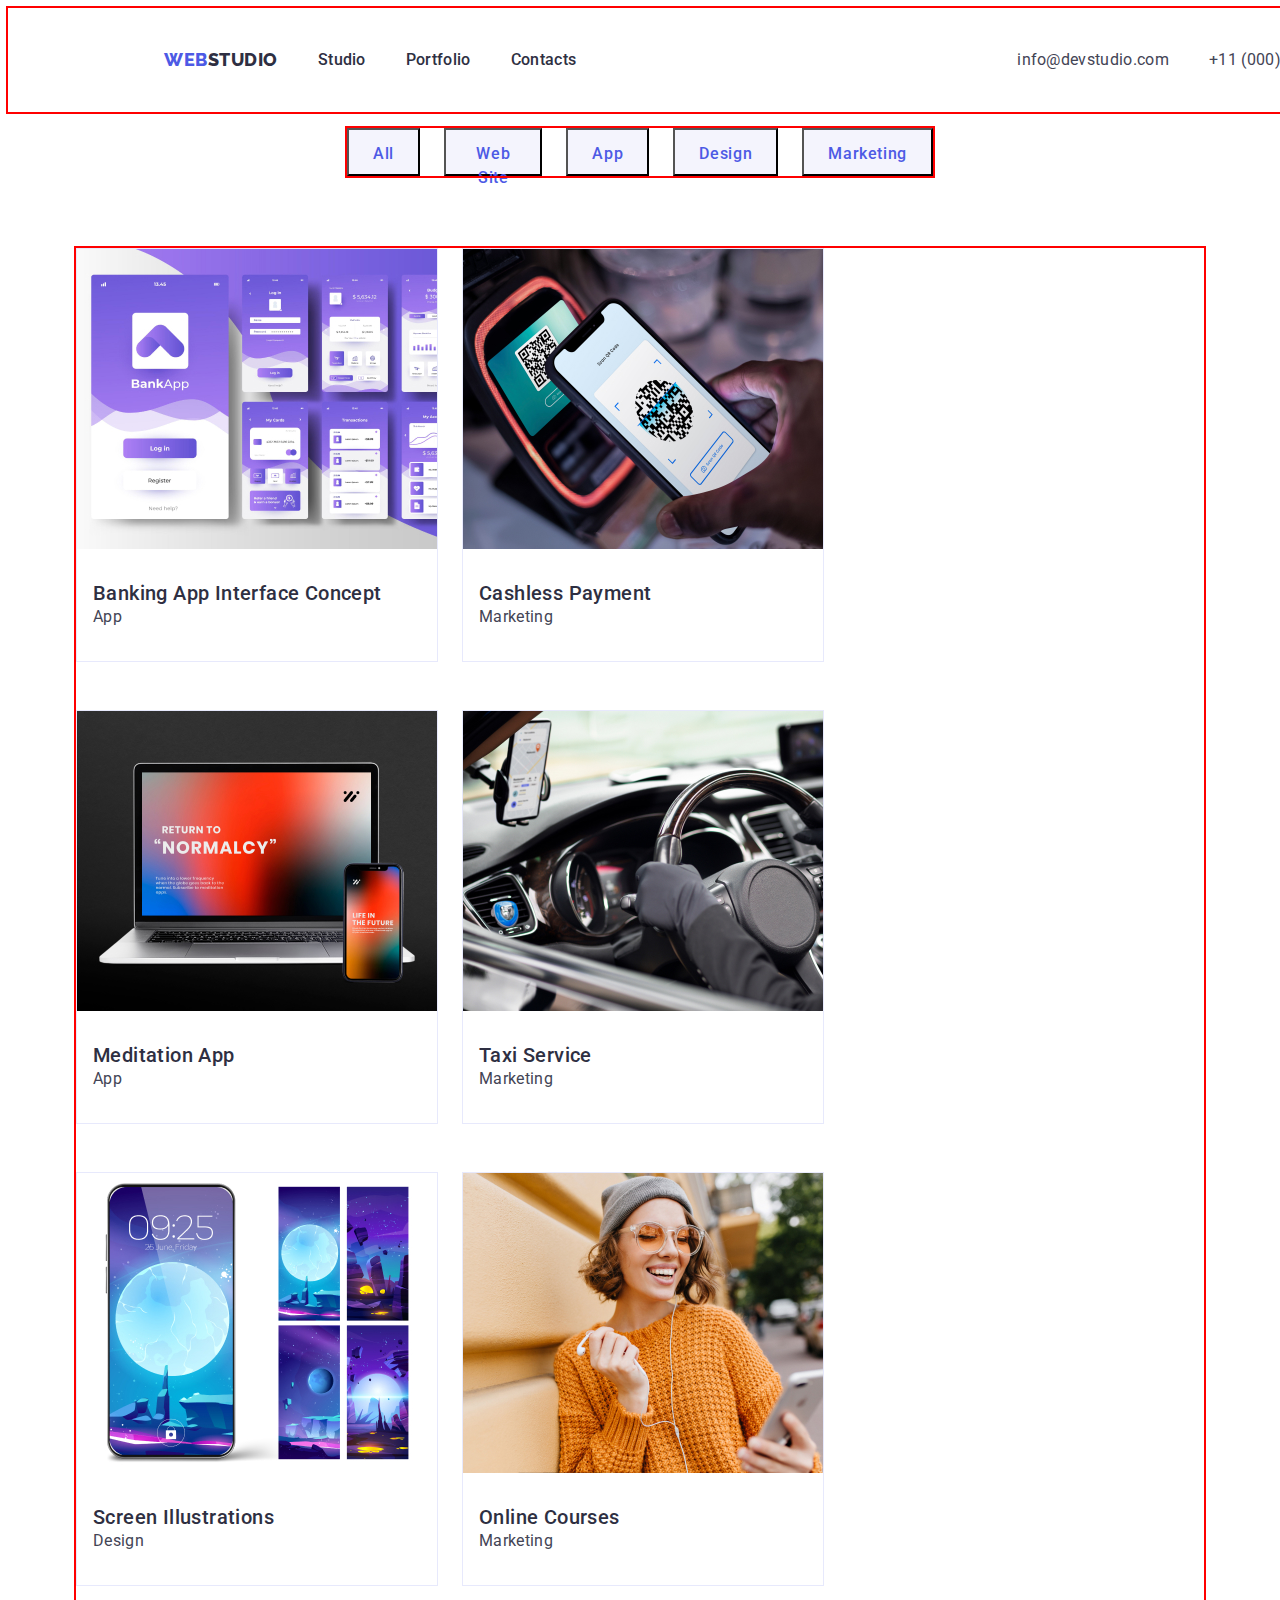
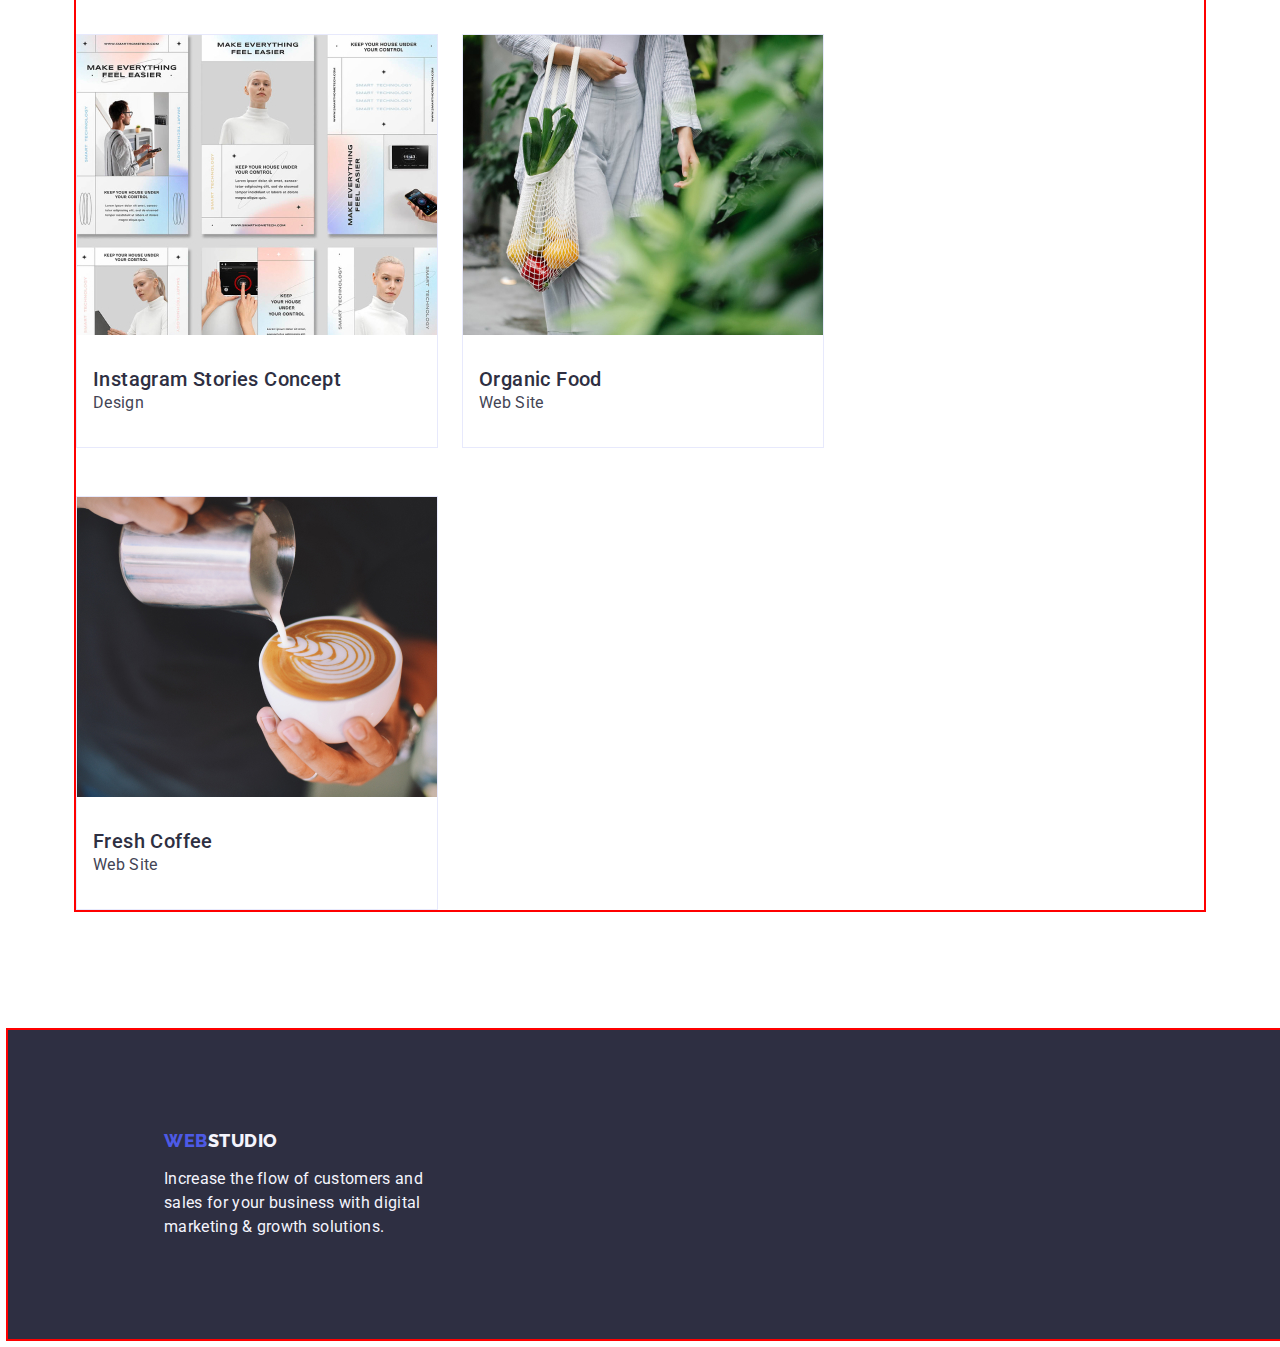
==== portfolio.html @ e14aa70a "hw3" ====
<!DOCTYPE html>
<html lang="en">
  <head>
    <meta charset="UTF-8" />
    <meta http-equiv="X-UA-Compatible" content="IE=edge" />
    <meta name="viewport" content="width=device-width, initial-scale=1.0" />
    <link rel="preconnect" href="https://fonts.googleapis.com" />
    <link rel="preconnect" href="https://fonts.gstatic.com" crossorigin />
    <link
      href="https://fonts.googleapis.com/css2?family=Montserrat:wght@400;700&family=Raleway:wght@100;200;300;400;500;600;700;800;900&family=Roboto:wght@100;300;400;700;900&display=swap"
      rel="stylesheet"
    />
    <title>Document</title>
    <link
      rel="stylesheet"
      href="https://cdnjs.cloudflare.com/ajax/libs/modern-normalize/2.0.0/modern-normalize.min.css"
      integrity="sha512-4xo8blKMVCiXpTaLzQSLSw3KFOVPWhm/TRtuPVc4WG6kUgjH6J03IBuG7JZPkcWMxJ5huwaBpOpnwYElP/m6wg=="
      crossorigin="anonymous"
      referrerpolicy="no-referrer"
    />
    <link rel="stylesheet" href="css/styles.css" />
  </head>
  <body class="body-pg2" style="font-family: Roboto, sans-serif">
    <!--menu-->
    <header class="header">
      <div class="container header-container">
        <nav class="header-nav">
          <a href="./index.html" class="link-logo-header link"
            >Web<span class="span">Studio</span></a
          >

          <ul class="header-list list">
            <li class="header-item">
              <a class="link-header link" href="./index.html">Studio</a>
            </li>
            <li class="header-item">
              <a class="link-header link" href="./portfolio.html">Portfolio</a>
            </li>
            <li class="header-item">
              <a class="link-header link" href="">Contacts</a>
            </li>
          </ul>
        </nav>

        <address class="heder-address">
          <ul class="header-list-address list">
            <li class="header-item-address link">
              <a class="link-address link" href="mailto:info@devstudio.com"
                >info@devstudio.com</a
              >
            </li>
            <li class="header-item-address">
              <a class="link-address link" href="tel:+110001111111"
                >+11 (000) 111-11-11</a
              >
            </li>
          </ul>
        </address>
      </div>
    </header>

    <main>
      <section class="menu-button">
        <div class="container buton-container">
          <h1></h1>
          <ul class="list list-button">
            <li><button type="button" class="pg-button">All</button></li>
            <li>
              <button type="button" class="pg-button button-web">
                Web Site
              </button>
            </li>
            <li><button type="button" class="pg-button">App</button></li>
            <li><button type="button" class="pg-button">Design</button></li>
            <li><button type="button" class="pg-button">Marketing</button></li>
          </ul>
        </div>
        <div class="container container-mod">
          <ul class="list list-mode">
            <li class="item-mod">
              <a href="" class="link">
                <img
                  src="./images/hw9.jpg"
                  alt="Banking App Interface Concept"
                  width="360"
                />
                <div class="conteiner-text">
                <h2 class="portfolio-title-pg">
                  Banking App Interface Concept
                </h2>
                <p class="portfolio-text-pg">App</p></div>
              </a>
            </li>
            <li class="item-mod">
              <a href="" class="link">
                <img
                  src="./images/hw7.jpg"
                  alt="Cashless Payment"
                  width="360"
                />
                <div class="conteiner-text">
                <h2 class="portfolio-title-pg">Cashless Payment</h2>
                <p class="portfolio-text-pg">Marketing</p></a
              >
              </div>
            </li>
            <li class="item-mod">
              <a href="" class="link">
                <img src="./images/hw1.jpg" alt="Meditation App" width="360" />
                <div class="conteiner-text">
                <h2 class="portfolio-title-pg">Meditation App</h2>
                <p class="portfolio-text-pg">App</p></a
              >
              </div>
            </li>
            <li class="item-mod">
              <a href="" class="link">
                <img src="./images/hw2.jpg" alt="Taxi Service" width="360" />
                <div class="conteiner-text">
                <h2 class="portfolio-title-pg">Taxi Service</h2>
                <p class="portfolio-text-pg">Marketing</p></a
              >
              </div>
            </li>
            <li class="item-mod">
              <a href="" class="link">
                <img
                  src="./images/hw4.jpg"
                  alt="Screen Illustrations"
                  width="360"
                />
                <div class="conteiner-text">
                <h2 class="portfolio-title-pg">Screen Illustrations</h2>
                <p class="portfolio-text-pg">Design</p></div>
                </a>
            </li>
            <li class="item-mod">
              <a href="" class="link">
                <img src="./images/hw3.jpg" alt="Online Courses" width="360" />
                <div class="conteiner-text">
                <h2 class="portfolio-title-pg">Online Courses</h2>
                <p class="portfolio-text-pg">Marketing</p></div>
              </a>
            </li>
            <li class="item-mod">
              <a href="" class="link">
                <img
                  src="./images/hw5.jpg"
                  alt="Instagram Stories Concept"
                  width="360"
                />
                <div class="conteiner-text">
                <h2 class="portfolio-title-pg">Instagram Stories Concept</h2>
                <p class="portfolio-text-pg">Design</p></div>
              </a>
            </li>
            <li class="item-mod">
              <a href="" class="link">
                <img src="./images/hw8.jpg" alt="Organic Food" width="360" />
                <div class="conteiner-text">
                <h2 class="portfolio-title-pg">Organic Food</h2>
                <p class="portfolio-text-pg">Web Site</p></div>
              </a>
            </li>
            <li class="item-mod">
              <a href="" class="link">
                <img src="./images/hw6.jpg" alt="Fresh Coffee" width="360" />
                <div class="conteiner-text">
                <h2 class="portfolio-title-pg">Fresh Coffee</h2>
                <p class="portfolio-text-pg">Web Site</p></div>
              </a>
            </li>
          </ul>
        </div>
      </section>
    </main>

    <footer class="footer">
      <div class="container container-footer">
        <a class="link-logo-footer link" href="./index.html">
          Web<span class="span-footer">Studio</span></a
        >
        <p class="footer-text">
          Increase the flow of customers and sales for your business with
          digital marketing & growth solutions.
        </p>
      </div>
    </footer>
  </body>
</html>
---- css/styles.css ----
:root {
  --color-text: #434455;
  --color-title: #2e2f42;
  --color-logo: #4d5ae5;
  --color-text-p: #f4f4fd;
  --body-bg: #ffffff;
}
img {
  display: block;
}

.container {
  width: 100%;
  max-width: 1470px;
  padding-left: 15px;
  padding-right: 15px;
  margin: 0 auto;
  outline: 2px solid red;
}

p,
h1,
h2,
h3,
h4,
h5,
h6 {
  margin-top: 0;
  margin-bottom: 0;
}
body {
  font-family: "Roboto", sans-serif;
  color: var(--color-text);
  background-color: var(--body-bg);
}

/**---------------------header--------*/

.header {
}

.header-container {
  display: flex;
  padding-top: 24px;
  padding-bottom: 24px;
  padding-left: 156px;
  padding-right: 156px;
}

.header-nav {
  display: flex;
  align-items: center;
}

.header-list {
  display: flex;
  gap: 40px;
  margin-right: 332px;
}

.link-logo-header {
  font-family: "Raleway", sans-serif;
  font-weight: 800;
  font-size: 18px;
  line-height: 1.17;
  letter-spacing: 0.03em;
  text-transform: uppercase;
  color: var(--color-logo);
  text-decoration: none;
}

.span {
  color: var(--color-title);
}

.header-item {
  font-weight: 500;
  font-size: 16px;
  line-height: 24px;
  letter-spacing: 0.02em;
  color: var(--color-title);
}

.link-header {
  color: var(--color-title);
  text-decoration: none;
}

.link-header:hover {
  color: #404bbf;
}

.link-header:focus {
  color: #404bbf;
}

.header-item:hover {
  color: #404bbf;
}

.header-item:focus {
  color: #404bbf;
}

.heder-address {
  font-style: normal;
  margin: 0 auto;
}

.header-item-address {
}

.link-address {
  font-size: 16px;
  line-height: 1.5;
  letter-spacing: 0.02em;
  text-decoration: none;
  color: var(--color-text);
}

.link-address:hover {
  color: #404bbf;
}

.link-address:focus {
  color: #404bbf;
}

.header-list-address {
  font-weight: 400;
  font-size: 16px;
  line-height: 1.5;
  letter-spacing: 0.02em;
  color: var(--color-text);
  list-style: none;
  display: flex;
  gap: 40px;
}

.header-item-address:hover {
  color: #404bbf;
}

.header-item-address:focus {
  color: #404bbf;
}

/**------------hero-----------*/
.hero-button {
  min-width: 169px;
  height: 56px;
  font-family: "Roboto", sans-serif;
  font-weight: 500;
  font-size: 16px;
  line-height: 1.5;
  letter-spacing: 0.04em;
  color: #ffffff;
  background-color: #4d5ae5;
  cursor: pointer;
  display: flex;
  padding: 16px 32px;
  gap: 10px;
  border-radius: 4px;
  text-align: center;
  margin: 0 auto;
}

.hero-button:hover {
  background-color: #404bbf;
}

.hero-button:focus {
  background-color: #404bbf;
}

.hero {
}

.container-hero {
  background: #2e2f42;
  padding: 188px 472px 188px 472px;
  margin-bottom: 120px;
}

.hero-title {
  max-width: 496px;
  margin-bottom: 48px;
}

/**-------footer-----*/

.footer {
}

.container-footer {
  padding: 100px 1020px 100px 156px;
  background-color: var(--color-title);
}

.link-logo-footer {
  font-family: "Raleway", sans-serif;
  font-weight: 800;
  font-size: 18px;
  line-height: 1.17;
  letter-spacing: 0.03em;
  text-transform: uppercase;
  color: var(--color-logo);
  text-decoration: none;
}

.span-footer {
  color: #f4f4fd;
}

.footer-text {
  color: #f4f4fd;
  line-height: 1.5;
  letter-spacing: 0.02em;
  margin-top: 16px;
  width: 264px;
}

h1 {
  font-family: "Roboto" sans-serif;
  font-style: normal;
  font-weight: 700;
  font-size: 56px;
  line-height: 1.07;
  text-align: center;
  letter-spacing: 0.02em;
  color: #ffffff;
  background-color: #2e2f42;
}

/**-----------main----------*/

.link {
  text-decoration: none;
}

.list {
  list-style: none;
}

.list-skills {
  display: flex;
  gap: 24px;
  padding: 0px;
}

.container-skills {
  max-width: 1128px;
  padding: 0;
}

.skills-item {
  width: 264px;
}

.item-strategy {
  padding: 0;
}

.skills-title {
  font-style: normal;
  font-weight: 500;
  font-size: 20px;
  line-height: 1.2;
  letter-spacing: 0.02em;
  color: var(--color-title);
  margin-bottom: 8px;
}

.skills-text {
  font-style: normal;
  font-weight: 400;
  font-size: 16px;
  line-height: 1.5;
  letter-spacing: 0.02em;
  color: var(--color-text);
}

.container-work {
  max-width: 1128px;
  padding: 0;
  margin-bottom: 120px;
}

.work-list {
  display: flex;
  gap: 24px;
  padding: 0;
}

.work-title {
  font-size: 36px;
  line-height: 1.11;
  text-align: center;
  letter-spacing: 0.02em;
  text-transform: capitalize;
  color: var(--color-title);
  margin-bottom: 72px;
}

.container-team {
  padding-left: 156px;
  padding-top: 120px;
  padding-bottom: 120px;
  padding-right: 156px;
  background-color: #f4f4fd;
}
.team-list {
  display: flex;
  gap: 24px;
}

.team {
}

.team-title {
  font-size: 36px;
  line-height: 1.11;
  text-align: center;
  letter-spacing: 0.02em;
  text-transform: capitalize;
  color: var(--color-title);
  margin-bottom: 72px;
}

.team-item {
  background-color: #ffffff;
  width: 264px;
  height: 380px;
}

.team-title-second {
  font-weight: 500;
  font-size: 20px;
  line-height: 1.2;
  letter-spacing: 0.02em;
  color: var(--color-title);
  text-align: center;
  margin-top: 32px;
  margin-bottom: 8px;
}

.team-text {
  font-weight: 400;
  font-size: 16px;
  line-height: 1.5;
  letter-spacing: 0.02em;
  color: var(--color-text);
  text-align: center;
  margin-bottom: 32px;
}

/**----pg2---*/

.buton-container {
  width: 586px;
  height: 48px;
  padding: 0;
  margin-bottom: 72px;
}

.list-button {
  display: flex;
  gap: 24px;
  padding: 0;
}

.button-web {
}

.list-mode {
  display: flex;
  flex-wrap: wrap;
  padding: 0;
  gap: 48px 24px;
}

.item-mod {
  border: 1px solid #e7e9fc;
  width: calc((100% - 48px) / 3);
}

.container-mod {
  width: 1128px;
  padding: 0;
  margin-bottom: 120px;
}

.conteiner-text {
  padding: 32px 16px;
}

.pg-button {
  font-family: "Roboto", sans-serif;
  font-weight: 500;
  font-size: 16px;
  line-height: 1.5;
  text-align: center;
  letter-spacing: 0.04em;
  cursor: pointer;
  color: var(--color-logo);
  background-color: var(--color-text-p);
  padding: 12px 24px;
  max-height: 48px;
}

.pg-button:hover {
  background-color: #404bbf;
  color: #ffffff;
}

.pg-button:focus {
  background-color: #404bbf;
  color: #ffffff;
}

.portfolio-title-pg {
  font-family: "Roboto", sans-serif;
  font-style: normal;
  font-weight: 500;
  font-size: 20px;
  line-height: 1.2;
  letter-spacing: 0.02em;
  color: var(--color-title);
}

.portfolio-text-pg {
  font-weight: 400;
  font-size: 16px;
  line-height: 1.5;
  letter-spacing: 0.02em;
  color: var(--color-text);
}
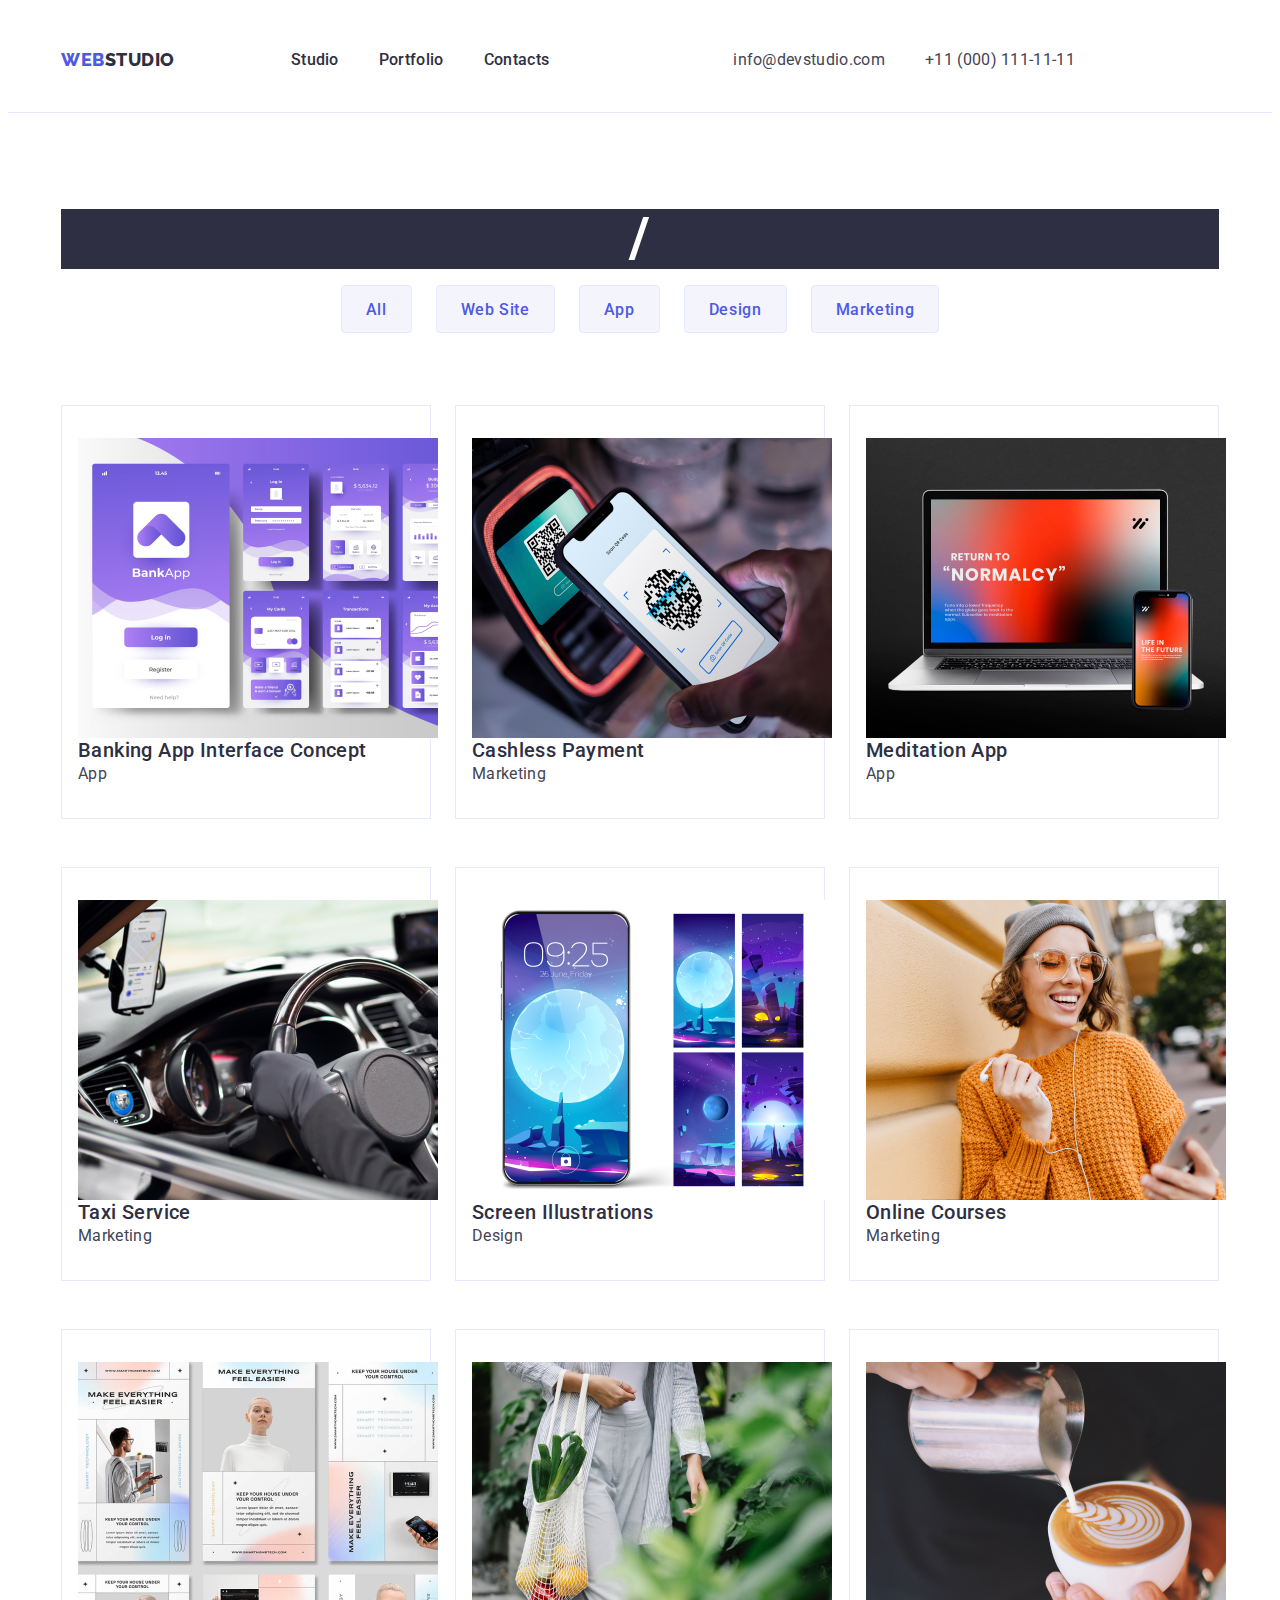
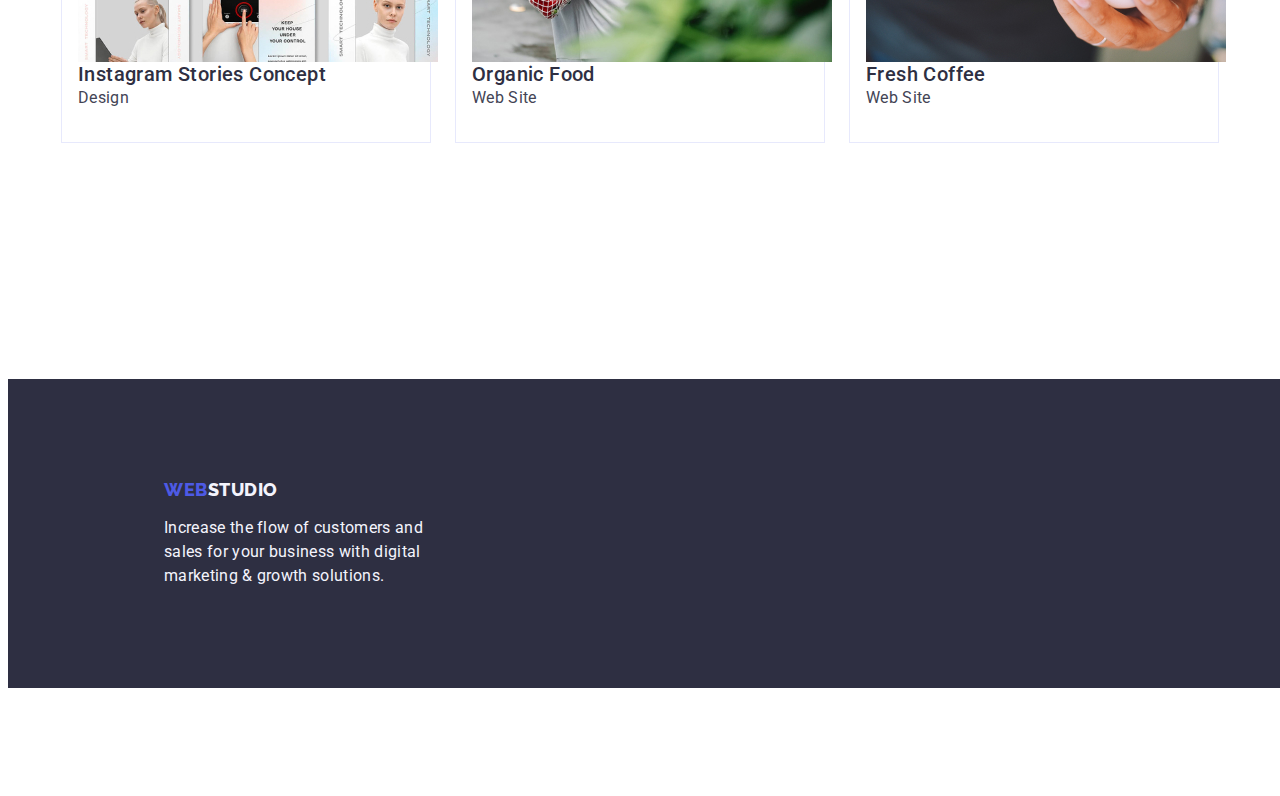
==== commit 5a01cc5a: "hw3" ====
--- a/portfolio.html
+++ b/portfolio.html
@@ -61,8 +61,8 @@
 
     <main>
       <section class="menu-button">
-        <div class="container buton-container">
-          <h1></h1>
+        <div class="container container-portfolio">
+          <h1>/</h1>
           <ul class="list list-button">
             <li><button type="button" class="pg-button">All</button></li>
             <li>
@@ -74,100 +74,121 @@
             <li><button type="button" class="pg-button">Design</button></li>
             <li><button type="button" class="pg-button">Marketing</button></li>
           </ul>
-        </div>
-        <div class="container container-mod">
+
           <ul class="list list-mode">
             <li class="item-mod">
-              <a href="" class="link">
-                <img
-                  src="./images/hw9.jpg"
-                  alt="Banking App Interface Concept"
-                  width="360"
-                />
-                <div class="conteiner-text">
-                <h2 class="portfolio-title-pg">
-                  Banking App Interface Concept
-                </h2>
-                <p class="portfolio-text-pg">App</p></div>
-              </a>
-            </li>
-            <li class="item-mod">
-              <a href="" class="link">
-                <img
-                  src="./images/hw7.jpg"
-                  alt="Cashless Payment"
-                  width="360"
-                />
-                <div class="conteiner-text">
-                <h2 class="portfolio-title-pg">Cashless Payment</h2>
-                <p class="portfolio-text-pg">Marketing</p></a
-              >
-              </div>
-            </li>
-            <li class="item-mod">
-              <a href="" class="link">
-                <img src="./images/hw1.jpg" alt="Meditation App" width="360" />
-                <div class="conteiner-text">
-                <h2 class="portfolio-title-pg">Meditation App</h2>
-                <p class="portfolio-text-pg">App</p></a
-              >
-              </div>
-            </li>
-            <li class="item-mod">
-              <a href="" class="link">
-                <img src="./images/hw2.jpg" alt="Taxi Service" width="360" />
-                <div class="conteiner-text">
-                <h2 class="portfolio-title-pg">Taxi Service</h2>
-                <p class="portfolio-text-pg">Marketing</p></a
-              >
-              </div>
-            </li>
-            <li class="item-mod">
-              <a href="" class="link">
-                <img
-                  src="./images/hw4.jpg"
-                  alt="Screen Illustrations"
-                  width="360"
-                />
-                <div class="conteiner-text">
-                <h2 class="portfolio-title-pg">Screen Illustrations</h2>
-                <p class="portfolio-text-pg">Design</p></div>
-                </a>
-            </li>
-            <li class="item-mod">
-              <a href="" class="link">
-                <img src="./images/hw3.jpg" alt="Online Courses" width="360" />
-                <div class="conteiner-text">
-                <h2 class="portfolio-title-pg">Online Courses</h2>
-                <p class="portfolio-text-pg">Marketing</p></div>
-              </a>
-            </li>
-            <li class="item-mod">
-              <a href="" class="link">
-                <img
-                  src="./images/hw5.jpg"
-                  alt="Instagram Stories Concept"
-                  width="360"
-                />
-                <div class="conteiner-text">
-                <h2 class="portfolio-title-pg">Instagram Stories Concept</h2>
-                <p class="portfolio-text-pg">Design</p></div>
-              </a>
-            </li>
-            <li class="item-mod">
-              <a href="" class="link">
-                <img src="./images/hw8.jpg" alt="Organic Food" width="360" />
-                <div class="conteiner-text">
-                <h2 class="portfolio-title-pg">Organic Food</h2>
-                <p class="portfolio-text-pg">Web Site</p></div>
-              </a>
-            </li>
-            <li class="item-mod">
-              <a href="" class="link">
-                <img src="./images/hw6.jpg" alt="Fresh Coffee" width="360" />
-                <div class="conteiner-text">
-                <h2 class="portfolio-title-pg">Fresh Coffee</h2>
-                <p class="portfolio-text-pg">Web Site</p></div>
+              <a href="" class="link"
+                ><div class="conteiner-text">
+                  <img
+                    src="./images/hw9.jpg"
+                    alt="Banking App Interface Concept"
+                    width="360"
+                  />
+                  <h2 class="portfolio-title-pg">
+                    Banking App Interface Concept
+                  </h2>
+                  <p class="portfolio-text-pg">App</p>
+                </div>
+              </a>
+            </li>
+            <li class="item-mod">
+              <a href="" class="link"
+                ><div class="conteiner-text">
+                  <img
+                    src="./images/hw7.jpg"
+                    alt="Cashless Payment"
+                    width="360"
+                  />
+
+                  <h2 class="portfolio-title-pg">Cashless Payment</h2>
+                  <p class="portfolio-text-pg">Marketing</p>
+                </div></a
+              >
+            </li>
+            <li class="item-mod">
+              <a href="" class="link"
+                ><div class="conteiner-text">
+                  <img
+                    src="./images/hw1.jpg"
+                    alt="Meditation App"
+                    width="360"
+                  />
+
+                  <h2 class="portfolio-title-pg">Meditation App</h2>
+                  <p class="portfolio-text-pg">App</p>
+                </div></a
+              >
+            </li>
+            <li class="item-mod">
+              <a href="" class="link"
+                ><div class="conteiner-text">
+                  <img src="./images/hw2.jpg" alt="Taxi Service" width="360" />
+
+                  <h2 class="portfolio-title-pg">Taxi Service</h2>
+                  <p class="portfolio-text-pg">Marketing</p>
+                </div></a
+              >
+            </li>
+            <li class="item-mod">
+              <a href="" class="link"
+                ><div class="conteiner-text">
+                  <img
+                    src="./images/hw4.jpg"
+                    alt="Screen Illustrations"
+                    width="360"
+                  />
+
+                  <h2 class="portfolio-title-pg">Screen Illustrations</h2>
+                  <p class="portfolio-text-pg">Design</p>
+                </div>
+              </a>
+            </li>
+            <li class="item-mod">
+              <a href="" class="link"
+                ><div class="conteiner-text">
+                  <img
+                    src="./images/hw3.jpg"
+                    alt="Online Courses"
+                    width="360"
+                  />
+
+                  <h2 class="portfolio-title-pg">Online Courses</h2>
+                  <p class="portfolio-text-pg">Marketing</p>
+                </div>
+              </a>
+            </li>
+            <li class="item-mod">
+              <a href="" class="link"
+                ><div class="conteiner-text">
+                  <img
+                    src="./images/hw5.jpg"
+                    alt="Instagram Stories Concept"
+                    width="360"
+                  />
+
+                  <h2 class="portfolio-title-pg">Instagram Stories Concept</h2>
+                  <p class="portfolio-text-pg">Design</p>
+                </div>
+              </a>
+            </li>
+            <li class="item-mod">
+              <a href="" class="link"
+                ><div class="conteiner-text">
+                  <img src="./images/hw8.jpg" alt="Organic Food" width="360" />
+
+                  <h2 class="portfolio-title-pg">Organic Food</h2>
+                  <p class="portfolio-text-pg">Web Site</p>
+                </div>
+              </a>
+            </li>
+            <li class="item-mod">
+              <a href="" class="link"
+                ><div class="conteiner-text">
+                  <img src="./images/hw6.jpg" alt="Fresh Coffee" width="360" />
+
+                  <h2 class="portfolio-title-pg">Fresh Coffee</h2>
+                  <p class="portfolio-text-pg">Web Site</p>
+                </div>
               </a>
             </li>
           </ul>
--- a/css/styles.css
+++ b/css/styles.css
@@ -4,6 +4,7 @@
   --color-logo: #4d5ae5;
   --color-text-p: #f4f4fd;
   --body-bg: #ffffff;
+  --button-portf: #e7e9fc;
 }
 img {
   display: block;
@@ -11,11 +12,11 @@
 
 .container {
   width: 100%;
-  max-width: 1470px;
+  width: 1158px;
   padding-left: 15px;
   padding-right: 15px;
   margin: 0 auto;
-  outline: 2px solid red;
+  padding: 0 15px;
 }
 
 p,
@@ -37,14 +38,13 @@
 /**---------------------header--------*/
 
 .header {
+  border-bottom: 1px solid #e7e9fc;
 }
 
 .header-container {
   display: flex;
   padding-top: 24px;
   padding-bottom: 24px;
-  padding-left: 156px;
-  padding-right: 156px;
 }
 
 .header-nav {
@@ -55,7 +55,7 @@
 .header-list {
   display: flex;
   gap: 40px;
-  margin-right: 332px;
+  margin-right: 0;
 }
 
 .link-logo-header {
@@ -67,6 +67,7 @@
   text-transform: uppercase;
   color: var(--color-logo);
   text-decoration: none;
+  margin-right: 76px;
 }
 
 .span {
@@ -84,6 +85,7 @@
 .link-header {
   color: var(--color-title);
   text-decoration: none;
+  padding: 24px 0;
 }
 
 .link-header:hover {
@@ -174,22 +176,23 @@
 }
 
 .hero {
+  background: #2e2f42;
 }
 
 .container-hero {
   background: #2e2f42;
-  padding: 188px 472px 188px 472px;
   margin-bottom: 120px;
+  padding: 188px 472px;
 }
 
 .hero-title {
   max-width: 496px;
-  margin-bottom: 48px;
 }
 
 /**-------footer-----*/
 
 .footer {
+  padding: 100px 0;
 }
 
 .container-footer {
@@ -206,6 +209,8 @@
   text-transform: uppercase;
   color: var(--color-logo);
   text-decoration: none;
+  display: inline-block;
+  margin-bottom: 16px;
 }
 
 .span-footer {
@@ -216,7 +221,6 @@
   color: #f4f4fd;
   line-height: 1.5;
   letter-spacing: 0.02em;
-  margin-top: 16px;
   width: 264px;
 }
 
@@ -234,6 +238,9 @@
 
 /**-----------main----------*/
 
+.skills {
+}
+
 .link {
   text-decoration: none;
 }
@@ -329,8 +336,10 @@
 
 .team-item {
   background-color: #ffffff;
+  border-radius: 0px 0px 4px 4px;
   width: 264px;
   height: 380px;
+  width: calc((100% - 72px) / 4);
 }
 
 .team-title-second {
@@ -351,24 +360,25 @@
   letter-spacing: 0.02em;
   color: var(--color-text);
   text-align: center;
-  margin-bottom: 32px;
+}
+
+.name {
+  padding: 32px 16px;
 }
 
 /**----pg2---*/
 
 .buton-container {
-  width: 586px;
-  height: 48px;
-  padding: 0;
+}
+
+.list-button {
+  display: flex;
+  gap: 24px;
+  padding: 0;
+  justify-content: center;
   margin-bottom: 72px;
 }
 
-.list-button {
-  display: flex;
-  gap: 24px;
-  padding: 0;
-}
-
 .button-web {
 }
 
@@ -376,11 +386,11 @@
   display: flex;
   flex-wrap: wrap;
   padding: 0;
-  gap: 48px 24px;
+  column-gap: 24px;
+  row-gap: 48px;
 }
 
 .item-mod {
-  border: 1px solid #e7e9fc;
   width: calc((100% - 48px) / 3);
 }
 
@@ -392,6 +402,13 @@
 
 .conteiner-text {
   padding: 32px 16px;
+  border-top: none;
+  border: 1px solid #e7e9fc;
+}
+
+.menu-button {
+  padding-top: 96px;
+  padding-bottom: 120px;
 }
 
 .pg-button {
@@ -406,16 +423,20 @@
   background-color: var(--color-text-p);
   padding: 12px 24px;
   max-height: 48px;
+  border: 1px solid var(--button-portf);
+  border-radius: 4px;
 }
 
 .pg-button:hover {
   background-color: #404bbf;
   color: #ffffff;
+  border: 1px solid transparent;
 }
 
 .pg-button:focus {
   background-color: #404bbf;
   color: #ffffff;
+  border: 1px solid transparent;
 }
 
 .portfolio-title-pg {
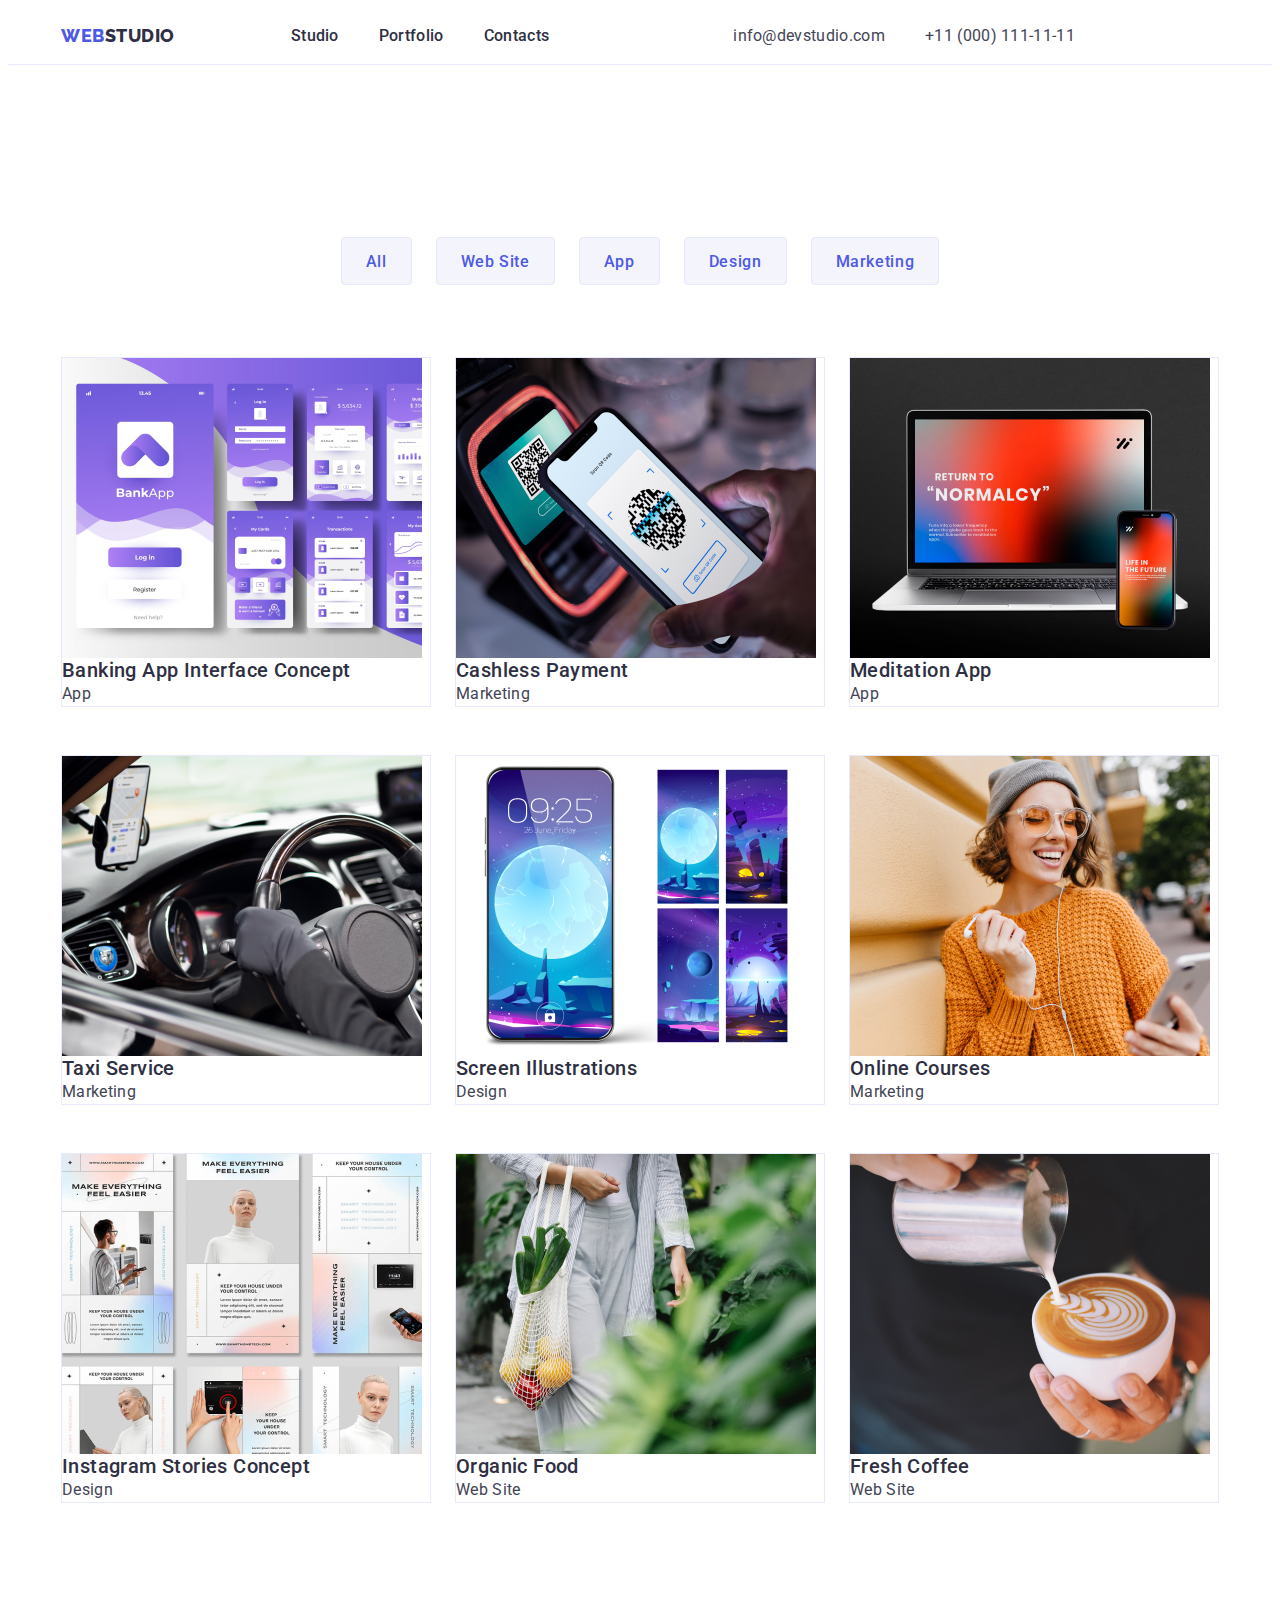
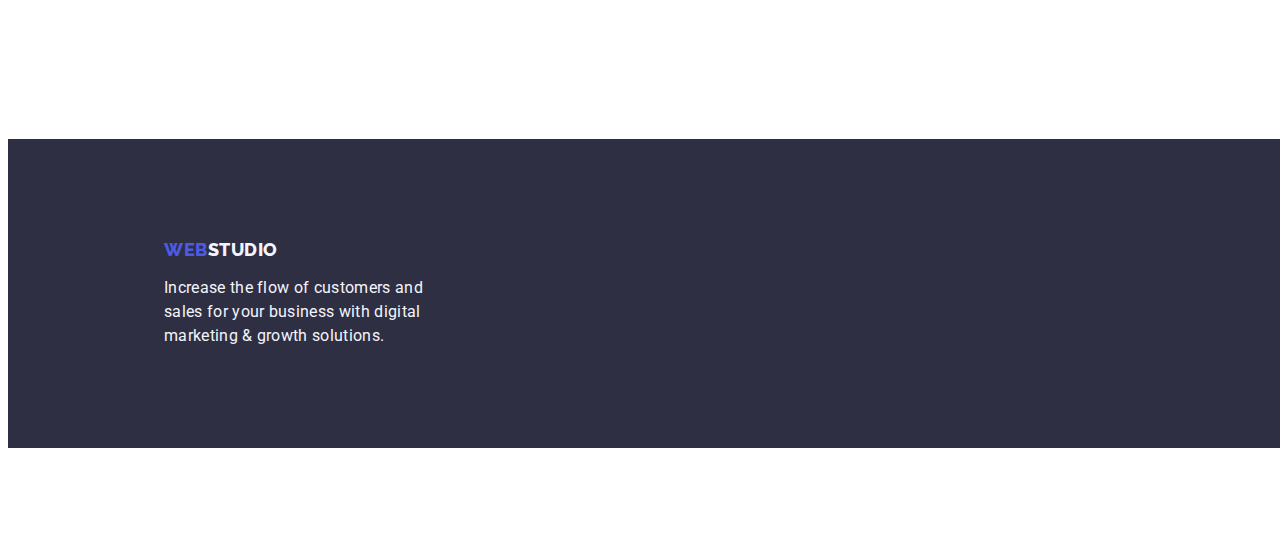
==== commit 01a6a3f8: "hw3" ====
--- a/portfolio.html
+++ b/portfolio.html
@@ -62,7 +62,7 @@
     <main>
       <section class="menu-button">
         <div class="container container-portfolio">
-          <h1>/</h1>
+          <h1 class="visually-hidden">/</h1>
           <ul class="list list-button">
             <li><button type="button" class="pg-button">All</button></li>
             <li>
--- a/css/styles.css
+++ b/css/styles.css
@@ -17,6 +17,10 @@
   padding-right: 15px;
   margin: 0 auto;
   padding: 0 15px;
+}
+
+.visually-hidden {
+  visibility: hidden;
 }
 
 p,
@@ -45,6 +49,7 @@
   display: flex;
   padding-top: 24px;
   padding-bottom: 24px;
+  padding: 0 15px;
 }
 
 .header-nav {
@@ -165,6 +170,8 @@
   border-radius: 4px;
   text-align: center;
   margin: 0 auto;
+  display: block;
+  border: none;
 }
 
 .hero-button:hover {
@@ -177,12 +184,12 @@
 
 .hero {
   background: #2e2f42;
+  padding: 188px 0;
 }
 
 .container-hero {
   background: #2e2f42;
   margin-bottom: 120px;
-  padding: 188px 472px;
 }
 
 .hero-title {
@@ -239,6 +246,7 @@
 /**-----------main----------*/
 
 .skills {
+  padding: 120px 0;
 }
 
 .link {
@@ -285,6 +293,10 @@
   line-height: 1.5;
   letter-spacing: 0.02em;
   color: var(--color-text);
+}
+
+.work {
+  padding-bottom: 120px;
 }
 
 .container-work {
@@ -322,6 +334,7 @@
 }
 
 .team {
+  padding: 120px 0;
 }
 
 .team-title {
@@ -337,8 +350,6 @@
 .team-item {
   background-color: #ffffff;
   border-radius: 0px 0px 4px 4px;
-  width: 264px;
-  height: 380px;
   width: calc((100% - 72px) / 4);
 }
 
@@ -379,9 +390,6 @@
   margin-bottom: 72px;
 }
 
-.button-web {
-}
-
 .list-mode {
   display: flex;
   flex-wrap: wrap;
@@ -401,9 +409,9 @@
 }
 
 .conteiner-text {
-  padding: 32px 16px;
   border-top: none;
   border: 1px solid #e7e9fc;
+  padding: 0;
 }
 
 .menu-button {
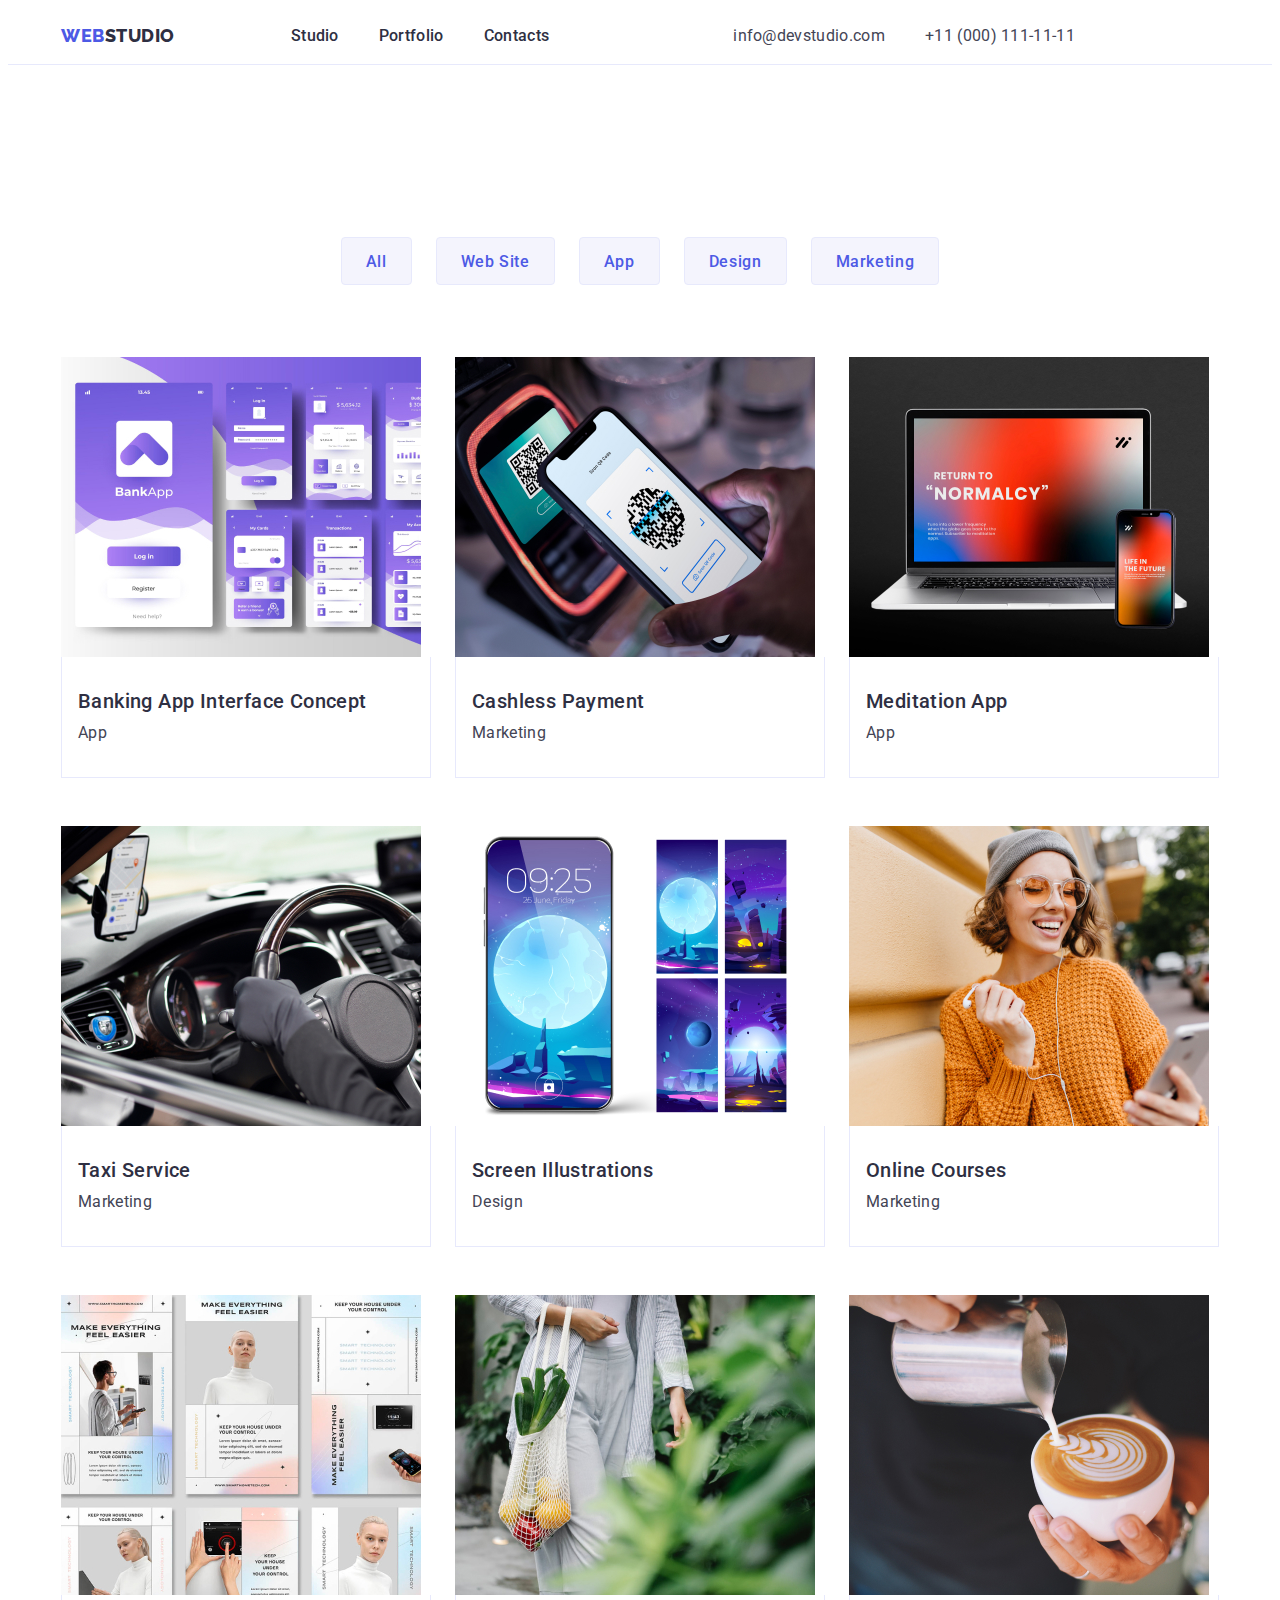
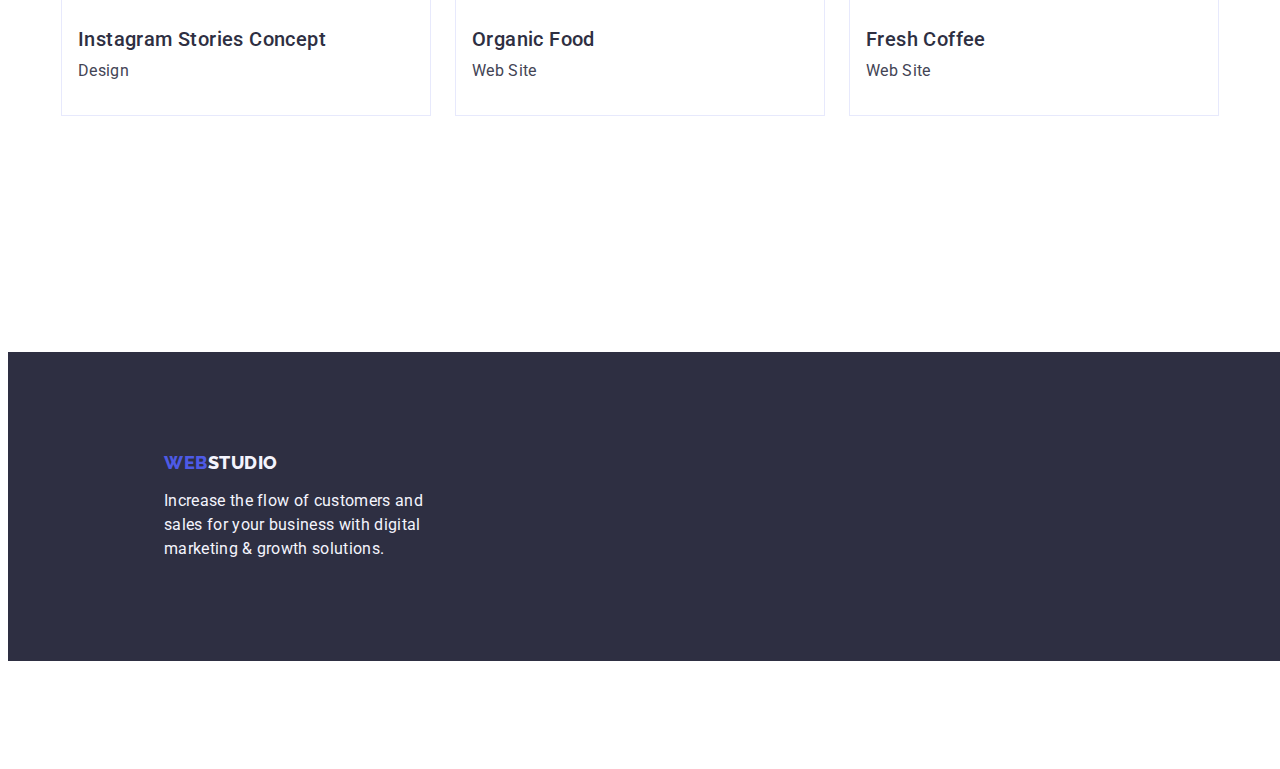
==== commit 9dca9c3d: "hw3" ====
--- a/portfolio.html
+++ b/portfolio.html
@@ -77,13 +77,13 @@
 
           <ul class="list list-mode">
             <li class="item-mod">
-              <a href="" class="link"
-                ><div class="conteiner-text">
-                  <img
-                    src="./images/hw9.jpg"
-                    alt="Banking App Interface Concept"
-                    width="360"
-                  />
+              <a href="" class="link">
+                <img
+                  src="./images/hw9.jpg"
+                  alt="Banking App Interface Concept"
+                  width="360"
+                />
+                <div class="conteiner-text">
                   <h2 class="portfolio-title-pg">
                     Banking App Interface Concept
                   </h2>
@@ -92,100 +92,84 @@
               </a>
             </li>
             <li class="item-mod">
-              <a href="" class="link"
-                ><div class="conteiner-text">
-                  <img
-                    src="./images/hw7.jpg"
-                    alt="Cashless Payment"
-                    width="360"
-                  />
-
+              <a href="" class="link">
+                <img
+                  src="./images/hw7.jpg"
+                  alt="Cashless Payment"
+                  width="360"
+                />
+                <div class="conteiner-text">
                   <h2 class="portfolio-title-pg">Cashless Payment</h2>
                   <p class="portfolio-text-pg">Marketing</p>
                 </div></a
               >
             </li>
             <li class="item-mod">
-              <a href="" class="link"
-                ><div class="conteiner-text">
-                  <img
-                    src="./images/hw1.jpg"
-                    alt="Meditation App"
-                    width="360"
-                  />
-
+              <a href="" class="link">
+                <img src="./images/hw1.jpg" alt="Meditation App" width="360" />
+                <div class="conteiner-text">
                   <h2 class="portfolio-title-pg">Meditation App</h2>
                   <p class="portfolio-text-pg">App</p>
                 </div></a
               >
             </li>
             <li class="item-mod">
-              <a href="" class="link"
-                ><div class="conteiner-text">
-                  <img src="./images/hw2.jpg" alt="Taxi Service" width="360" />
-
+              <a href="" class="link">
+                <img src="./images/hw2.jpg" alt="Taxi Service" width="360" />
+                <div class="conteiner-text">
                   <h2 class="portfolio-title-pg">Taxi Service</h2>
                   <p class="portfolio-text-pg">Marketing</p>
                 </div></a
               >
             </li>
             <li class="item-mod">
-              <a href="" class="link"
-                ><div class="conteiner-text">
-                  <img
-                    src="./images/hw4.jpg"
-                    alt="Screen Illustrations"
-                    width="360"
-                  />
-
+              <a href="" class="link">
+                <img
+                  src="./images/hw4.jpg"
+                  alt="Screen Illustrations"
+                  width="360"
+                />
+                <div class="conteiner-text">
                   <h2 class="portfolio-title-pg">Screen Illustrations</h2>
                   <p class="portfolio-text-pg">Design</p>
                 </div>
               </a>
             </li>
             <li class="item-mod">
-              <a href="" class="link"
-                ><div class="conteiner-text">
-                  <img
-                    src="./images/hw3.jpg"
-                    alt="Online Courses"
-                    width="360"
-                  />
-
+              <a href="" class="link">
+                <img src="./images/hw3.jpg" alt="Online Courses" width="360" />
+                <div class="conteiner-text">
                   <h2 class="portfolio-title-pg">Online Courses</h2>
                   <p class="portfolio-text-pg">Marketing</p>
                 </div>
               </a>
             </li>
             <li class="item-mod">
-              <a href="" class="link"
-                ><div class="conteiner-text">
-                  <img
-                    src="./images/hw5.jpg"
-                    alt="Instagram Stories Concept"
-                    width="360"
-                  />
-
+              <a href="" class="link">
+                <img
+                  src="./images/hw5.jpg"
+                  alt="Instagram Stories Concept"
+                  width="360"
+                />
+                <div class="conteiner-text">
                   <h2 class="portfolio-title-pg">Instagram Stories Concept</h2>
                   <p class="portfolio-text-pg">Design</p>
                 </div>
               </a>
             </li>
             <li class="item-mod">
-              <a href="" class="link"
-                ><div class="conteiner-text">
-                  <img src="./images/hw8.jpg" alt="Organic Food" width="360" />
-
+              <a href="" class="link">
+                <img src="./images/hw8.jpg" alt="Organic Food" width="360" />
+                <div class="conteiner-text">
                   <h2 class="portfolio-title-pg">Organic Food</h2>
                   <p class="portfolio-text-pg">Web Site</p>
                 </div>
               </a>
             </li>
             <li class="item-mod">
-              <a href="" class="link"
-                ><div class="conteiner-text">
-                  <img src="./images/hw6.jpg" alt="Fresh Coffee" width="360" />
-
+              <a href="" class="link">
+                <img src="./images/hw6.jpg" alt="Fresh Coffee" width="360" />
+                <div class="conteiner-text">
                   <h2 class="portfolio-title-pg">Fresh Coffee</h2>
                   <p class="portfolio-text-pg">Web Site</p>
                 </div>
--- a/css/styles.css
+++ b/css/styles.css
@@ -260,7 +260,6 @@
 .list-skills {
   display: flex;
   gap: 24px;
-  padding: 0px;
 }
 
 .container-skills {
@@ -409,9 +408,9 @@
 }
 
 .conteiner-text {
+  border: 1px solid #e7e9fc;
+  padding: 32px 16px;
   border-top: none;
-  border: 1px solid #e7e9fc;
-  padding: 0;
 }
 
 .menu-button {
@@ -455,6 +454,7 @@
   line-height: 1.2;
   letter-spacing: 0.02em;
   color: var(--color-title);
+  margin-bottom: 8px;
 }
 
 .portfolio-text-pg {
